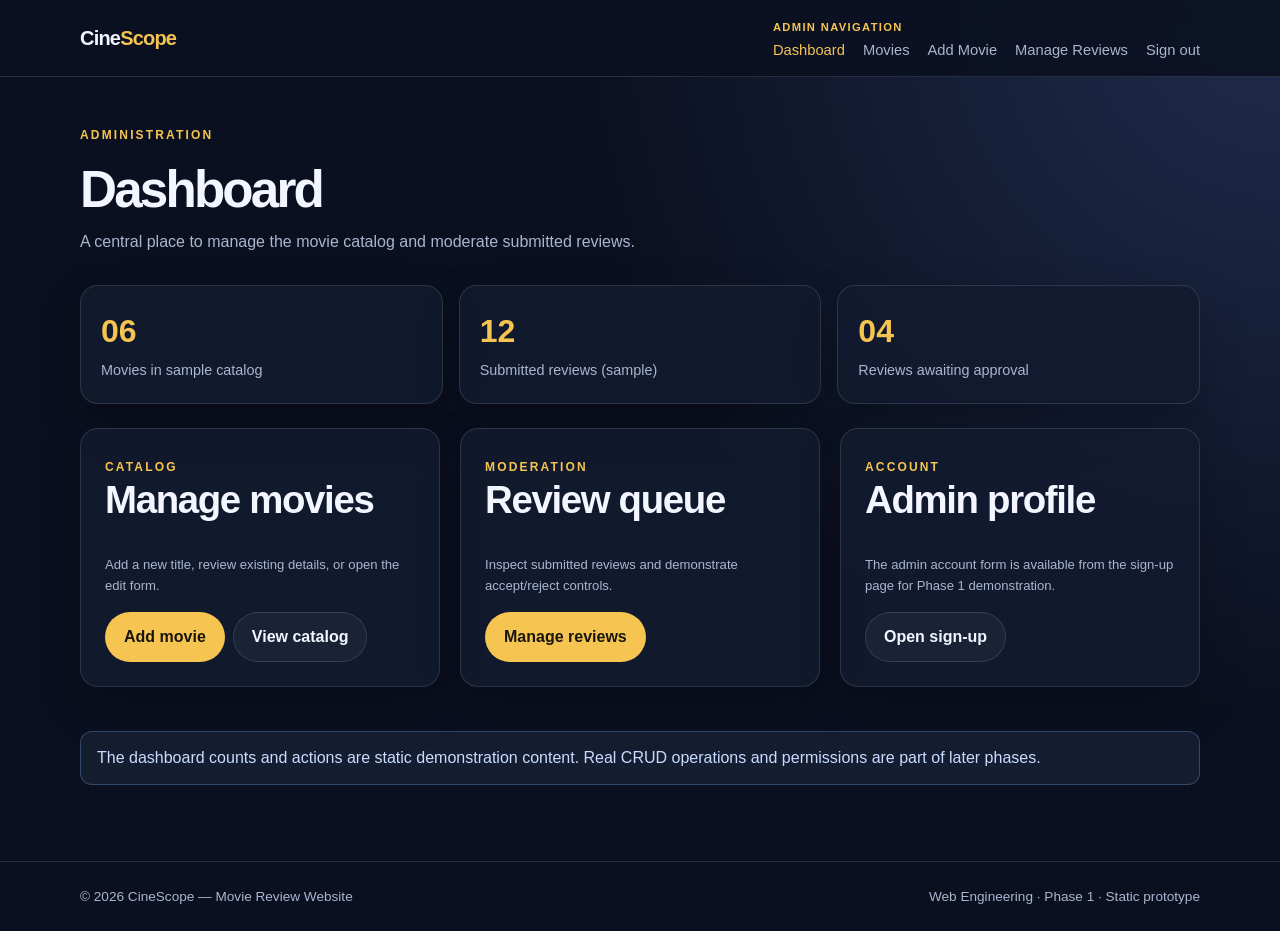
==== Pages/admin-dashboard.html @ 91571477 "initial commit" ====
<!DOCTYPE html>
<html lang="en">
<head>
  <meta charset="UTF-8">
  <meta name="viewport" content="width=device-width, initial-scale=1.0">
  <meta name="description" content="CineScope movie reviews and ratings">
  <title>Admin dashboard | CineScope</title>
  <link rel="stylesheet" href="../css/style.css">
</head>
<body>
<header class="site-header">
  <div class="container nav">
    <a class="brand" href="index.html">Cine<span>Scope</span></a>
    <nav aria-label="Admin navigation">
      <span class="nav-label">Admin navigation</span>
      <span class="nav-links"><a class="active" href="admin-dashboard.html">Dashboard</a><a class="" href="movies.html">Movies</a><a class="" href="add-movie.html">Add Movie</a><a class="" href="manage-reviews.html">Manage Reviews</a><a class="" href="index.html">Sign out</a></span>
    </nav>
  </div>
</header>
<main>

<section class="container page-title"><span class="eyebrow">Administration</span><h1>Dashboard</h1><p>A central place to manage the movie catalog and moderate submitted reviews.</p></section>
<section class="container section" style="padding-top:10px">
  <div class="stats">
    <div class="stat-card"><strong>06</strong><span>Movies in sample catalog</span></div>
    <div class="stat-card"><strong>12</strong><span>Submitted reviews (sample)</span></div>
    <div class="stat-card"><strong>04</strong><span>Reviews awaiting approval</span></div>
  </div>
  <div class="grid">
    <article class="panel"><span class="eyebrow">Catalog</span><h2>Manage movies</h2><p class="help">Add a new title, review existing details, or open the edit form.</p><div class="card-actions"><a class="btn btn-primary" href="add-movie.html">Add movie</a><a class="btn btn-secondary" href="movies.html">View catalog</a></div></article>
    <article class="panel"><span class="eyebrow">Moderation</span><h2>Review queue</h2><p class="help">Inspect submitted reviews and demonstrate accept/reject controls.</p><div class="card-actions"><a class="btn btn-primary" href="manage-reviews.html">Manage reviews</a></div></article>
    <article class="panel"><span class="eyebrow">Account</span><h2>Admin profile</h2><p class="help">The admin account form is available from the sign-up page for Phase 1 demonstration.</p><div class="card-actions"><a class="btn btn-secondary" href="signup.html">Open sign-up</a></div></article>
  </div>
  <div class="notice" style="margin-top:22px">The dashboard counts and actions are static demonstration content. Real CRUD operations and permissions are part of later phases.</div>
</section>

</main>
<footer>
  <div class="container footer-row">
    <span>© 2026 CineScope — Movie Review Website</span>
    <span>Web Engineering · Phase 1 · Static prototype</span>
  </div>
</footer>
</body>
</html>
---- css/style.css ----
:root {
  --bg: #0b1020;
  --panel: #131b2f;
  --panel-2: #1a2540;
  --text: #f3f6ff;
  --muted: #aab5d0;
  --accent: #f5c451;
  --accent-2: #ffdc83;
  --line: rgba(255,255,255,.12);
  --success: #67d6a3;
  --danger: #ff8585;
  --info: #87b8ff;
  --radius: 18px;
  --shadow: 0 18px 45px rgba(0,0,0,.22);
}
* { box-sizing: border-box; }
html { scroll-behavior: smooth; }
body {
  margin: 0; font-family: Arial, Helvetica, sans-serif; color: var(--text);
  background: radial-gradient(circle at top right, #202c4d 0, var(--bg) 45%);
  line-height: 1.6;
}
a { color: inherit; text-decoration: none; }
img { max-width: 100%; display: block; }
button, input, select, textarea { font: inherit; }
.container { width: min(1120px, calc(100% - 36px)); margin: 0 auto; }
.site-header { border-bottom: 1px solid var(--line); background: rgba(11,16,32,.88); position: sticky; top: 0; z-index: 10; backdrop-filter: blur(12px); }
.nav { min-height: 76px; display: flex; align-items: center; justify-content: space-between; gap: 18px; }
.brand { font-size: 1.25rem; font-weight: 800; letter-spacing: -.04em; }
.brand span { color: var(--accent); }
.nav-links { display: flex; align-items: center; gap: 18px; flex-wrap: wrap; }
.nav-links a { color: var(--muted); font-size: .92rem; }
.nav-links a:hover, .nav-links a.active { color: var(--accent); }
.nav-label { font-size: .7rem; color: var(--accent); text-transform: uppercase; letter-spacing: .12em; font-weight: 800; margin-right: 8px; }
.btn { display: inline-flex; align-items: center; justify-content: center; gap: 8px; border: 1px solid transparent; border-radius: 999px; padding: 11px 18px; font-weight: 700; cursor: pointer; transition: transform .18s, background .18s; }
.btn:hover { transform: translateY(-2px); }
.btn-primary { color: #19160d; background: var(--accent); }
.btn-primary:hover { background: var(--accent-2); }
.btn-secondary { border-color: var(--line); color: var(--text); background: rgba(255,255,255,.04); }
.btn-danger { background: rgba(255,133,133,.12); border-color: rgba(255,133,133,.35); color: #ffaaaa; }
.btn-small { padding: 7px 12px; font-size: .82rem; }
main { min-height: calc(100vh - 150px); }
.hero { padding: 74px 0 56px; display: grid; grid-template-columns: 1.2fr .8fr; gap: 38px; align-items: center; }
.eyebrow { color: var(--accent); text-transform: uppercase; font-size: .75rem; letter-spacing: .18em; font-weight: 800; }
h1, h2, h3 { line-height: 1.15; margin-top: 0; }
h1 { font-size: clamp(2.3rem, 5vw, 4.5rem); letter-spacing: -.055em; margin: 14px 0 18px; }
h2 { font-size: clamp(1.6rem, 3vw, 2.4rem); letter-spacing: -.035em; }
h3 { font-size: 1.1rem; }
.lead { color: var(--muted); font-size: 1.1rem; max-width: 650px; }
.hero-art { min-height: 340px; border-radius: 28px; padding: 24px; display: flex; align-items: end; background: linear-gradient(145deg, rgba(245,196,81,.85), rgba(117,77,173,.55) 48%, #16213b 90%); box-shadow: var(--shadow); overflow: hidden; }
.poster-stack { display: grid; grid-template-columns: repeat(3, 1fr); gap: 12px; width: 100%; transform: rotate(-5deg); }
.poster { aspect-ratio: 2 / 3; border-radius: 14px; padding: 12px; display: flex; align-items: end; font-weight: 800; box-shadow: 0 10px 24px rgba(0,0,0,.3); }
.poster:nth-child(1) { background: linear-gradient(150deg,#d95d39,#441e42 65%,#11172a); }
.poster:nth-child(2) { background: linear-gradient(150deg,#4c8e91,#18304a 60%,#11172a); transform: translateY(-25px); }
.poster:nth-child(3) { background: linear-gradient(150deg,#e6ae45,#7e3b47 60%,#11172a); }
.section { padding: 34px 0 58px; }
.section-head { display: flex; justify-content: space-between; align-items: end; gap: 20px; margin-bottom: 24px; }
.section-head p { color: var(--muted); margin: 0; }
.grid { display: grid; grid-template-columns: repeat(3, minmax(0,1fr)); gap: 20px; }
.movie-card, .panel, .form-card, .stat-card { background: rgba(19,27,47,.88); border: 1px solid var(--line); border-radius: var(--radius); box-shadow: var(--shadow); }
.movie-card { overflow: hidden; }
.movie-art { height: 190px; padding: 16px; display: flex; align-items: end; font-size: 1.5rem; font-weight: 900; letter-spacing: -.04em; }
.art-red { background: linear-gradient(140deg,#f07b56,#622b4f 65%,#131b2f); }
.art-blue { background: linear-gradient(140deg,#6cb7b8,#253c68 65%,#131b2f); }
.art-gold { background: linear-gradient(140deg,#f3c75e,#a34d46 65%,#131b2f); }
.art-purple { background: linear-gradient(140deg,#b08de3,#493c79 65%,#131b2f); }
.art-green { background: linear-gradient(140deg,#8bc79b,#245a56 65%,#131b2f); }
.art-slate { background: linear-gradient(140deg,#9ba9bc,#39445f 65%,#131b2f); }
.movie-body { padding: 18px; }
.movie-meta { display: flex; justify-content: space-between; align-items: center; gap: 10px; color: var(--muted); font-size: .84rem; }
.rating { color: var(--accent); font-weight: 800; }
.tag { display: inline-block; border: 1px solid var(--line); border-radius: 999px; padding: 4px 10px; color: var(--muted); font-size: .75rem; }
.status { display: inline-block; border-radius: 999px; padding: 4px 10px; font-size: .76rem; font-weight: 800; }
.status-pending { background: rgba(245,196,81,.14); color: var(--accent); }
.status-approved { background: rgba(103,214,163,.14); color: var(--success); }
.status-rejected { background: rgba(255,133,133,.14); color: var(--danger); }
.card-actions { display: flex; gap: 8px; flex-wrap: wrap; margin-top: 16px; }
.page-title { padding: 44px 0 20px; }
.page-title h1 { font-size: clamp(2rem, 4vw, 3.2rem); margin-bottom: 10px; }
.page-title p { color: var(--muted); margin: 0; }
.panel { padding: 24px; margin-bottom: 22px; }
.form-card { padding: clamp(22px, 4vw, 36px); width: min(680px, 100%); margin: 28px auto 58px; }
.form-card h1 { font-size: 2.2rem; }
.form-grid { display: grid; grid-template-columns: repeat(2, minmax(0,1fr)); gap: 16px; }
.field { display: flex; flex-direction: column; gap: 7px; margin-bottom: 16px; }
.field label { color: #e7ebf7; font-weight: 700; font-size: .9rem; }
.field small, .help { color: var(--muted); font-size: .82rem; }
input, select, textarea { width: 100%; color: var(--text); background: #0d1427; border: 1px solid #35405a; border-radius: 10px; padding: 12px 13px; outline: none; }
input:focus, select:focus, textarea:focus { border-color: var(--accent); box-shadow: 0 0 0 3px rgba(245,196,81,.12); }
textarea { min-height: 125px; resize: vertical; }
input[type="checkbox"], input[type="radio"] { width: auto; accent-color: var(--accent); }
.check-row { display: flex; gap: 10px; align-items: flex-start; color: var(--muted); font-size: .9rem; margin: 12px 0 20px; }
.form-note { border-left: 3px solid var(--accent); padding: 10px 14px; color: var(--muted); background: rgba(245,196,81,.06); font-size: .88rem; margin: 18px 0; }
.search-grid { display: grid; grid-template-columns: repeat(5, minmax(0,1fr)); gap: 12px; align-items: end; }
.search-grid .field { margin: 0; }
.search-actions { display: flex; gap: 10px; align-items: center; margin-top: 14px; }
.detail-layout { display: grid; grid-template-columns: .8fr 1.2fr; gap: 26px; align-items: start; }
.detail-poster { min-height: 440px; border-radius: 22px; display: flex; align-items: end; padding: 24px; font-size: 2.4rem; font-weight: 900; box-shadow: var(--shadow); }
.detail-list { display: grid; grid-template-columns: repeat(2, minmax(0,1fr)); gap: 14px; margin: 22px 0; }
.detail-item { background: rgba(255,255,255,.04); border: 1px solid var(--line); border-radius: 12px; padding: 12px; }
.detail-item small { display: block; color: var(--muted); }
.review { border-bottom: 1px solid var(--line); padding: 18px 0; }
.review:last-child { border-bottom: 0; }
.table-wrap { overflow-x: auto; }
table { width: 100%; border-collapse: collapse; min-width: 680px; }
th, td { text-align: left; padding: 14px 12px; border-bottom: 1px solid var(--line); vertical-align: top; }
th { color: var(--muted); font-size: .78rem; text-transform: uppercase; letter-spacing: .08em; }
td { font-size: .92rem; }
.stats { display: grid; grid-template-columns: repeat(3, minmax(0,1fr)); gap: 16px; margin-bottom: 24px; }
.stat-card { padding: 20px; }
.stat-card strong { display: block; font-size: 2rem; color: var(--accent); }
.stat-card span { color: var(--muted); font-size: .9rem; }
.empty-state { text-align: center; padding: 36px 20px; border: 1px dashed #47516a; border-radius: var(--radius); color: var(--muted); }
footer { border-top: 1px solid var(--line); padding: 24px 0; color: var(--muted); font-size: .85rem; }
.footer-row { display: flex; justify-content: space-between; gap: 14px; flex-wrap: wrap; }
.inline-link { color: var(--accent); text-decoration: underline; text-underline-offset: 3px; }
.notice { padding: 13px 16px; border: 1px solid rgba(135,184,255,.28); border-radius: 12px; color: #c9dcff; background: rgba(135,184,255,.08); margin-bottom: 18px; }
@media (max-width: 850px) {
  .hero, .detail-layout { grid-template-columns: 1fr; }
  .grid { grid-template-columns: repeat(2, minmax(0,1fr)); }
  .search-grid { grid-template-columns: repeat(2, minmax(0,1fr)); }
  .nav { align-items: flex-start; flex-direction: column; padding: 16px 0; }
}
@media (max-width: 560px) {
  .grid, .form-grid, .stats, .detail-list { grid-template-columns: 1fr; }
  .search-grid { grid-template-columns: 1fr; }
  .section-head { align-items: flex-start; flex-direction: column; }
  .hero { padding-top: 42px; }
  .hero-art { min-height: 250px; }
}
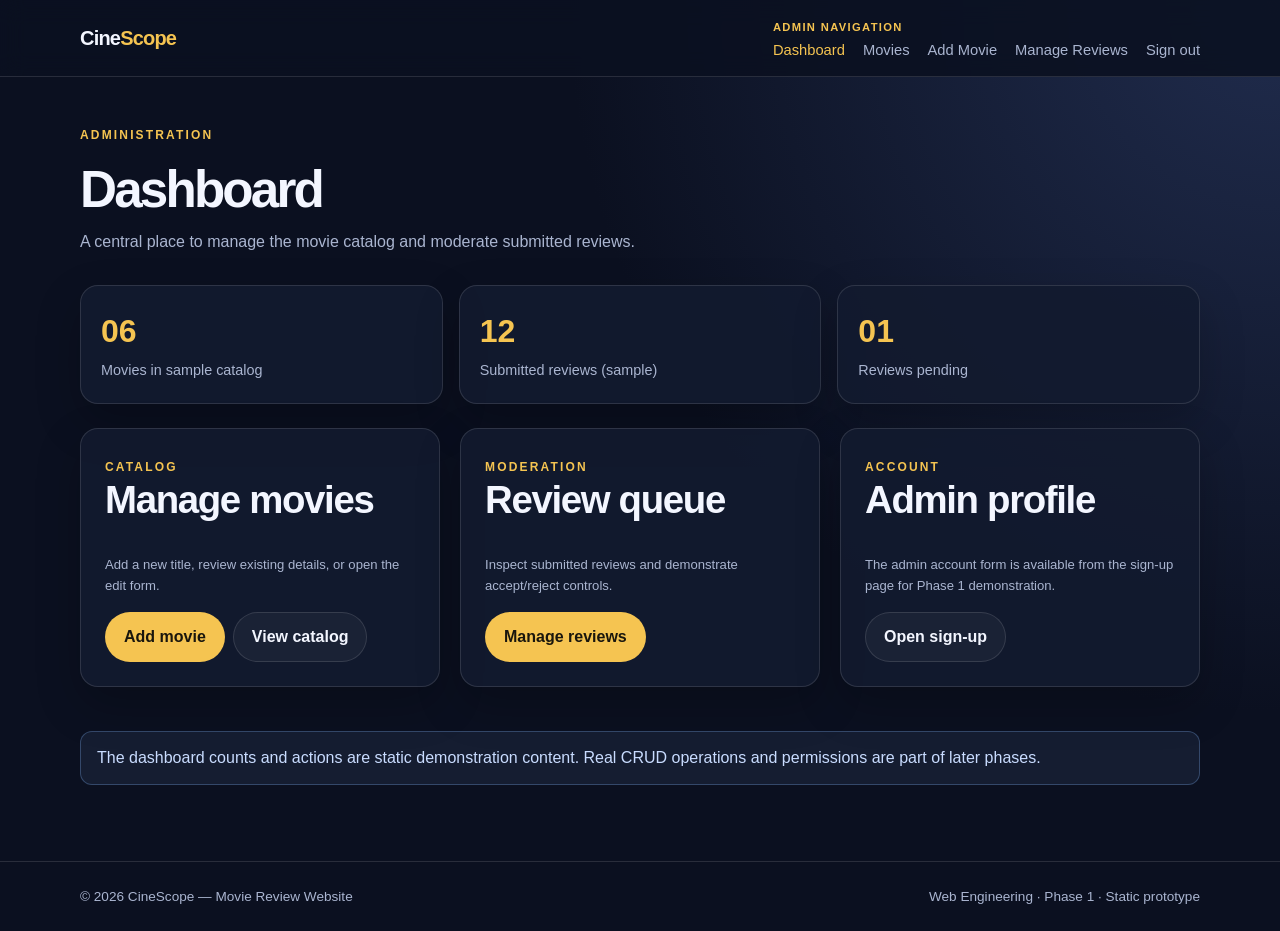
==== commit 519c9c6b: "edits on admin dashboard and edit movie and manage reviews and signup" ====
--- a/Pages/admin-dashboard.html
+++ b/Pages/admin-dashboard.html
@@ -24,7 +24,7 @@
   <div class="stats">
     <div class="stat-card"><strong>06</strong><span>Movies in sample catalog</span></div>
     <div class="stat-card"><strong>12</strong><span>Submitted reviews (sample)</span></div>
-    <div class="stat-card"><strong>04</strong><span>Reviews awaiting approval</span></div>
+    <div class="stat-card"><strong>01</strong><span>Reviews pending</span></div>
   </div>
   <div class="grid">
     <article class="panel"><span class="eyebrow">Catalog</span><h2>Manage movies</h2><p class="help">Add a new title, review existing details, or open the edit form.</p><div class="card-actions"><a class="btn btn-primary" href="add-movie.html">Add movie</a><a class="btn btn-secondary" href="movies.html">View catalog</a></div></article>
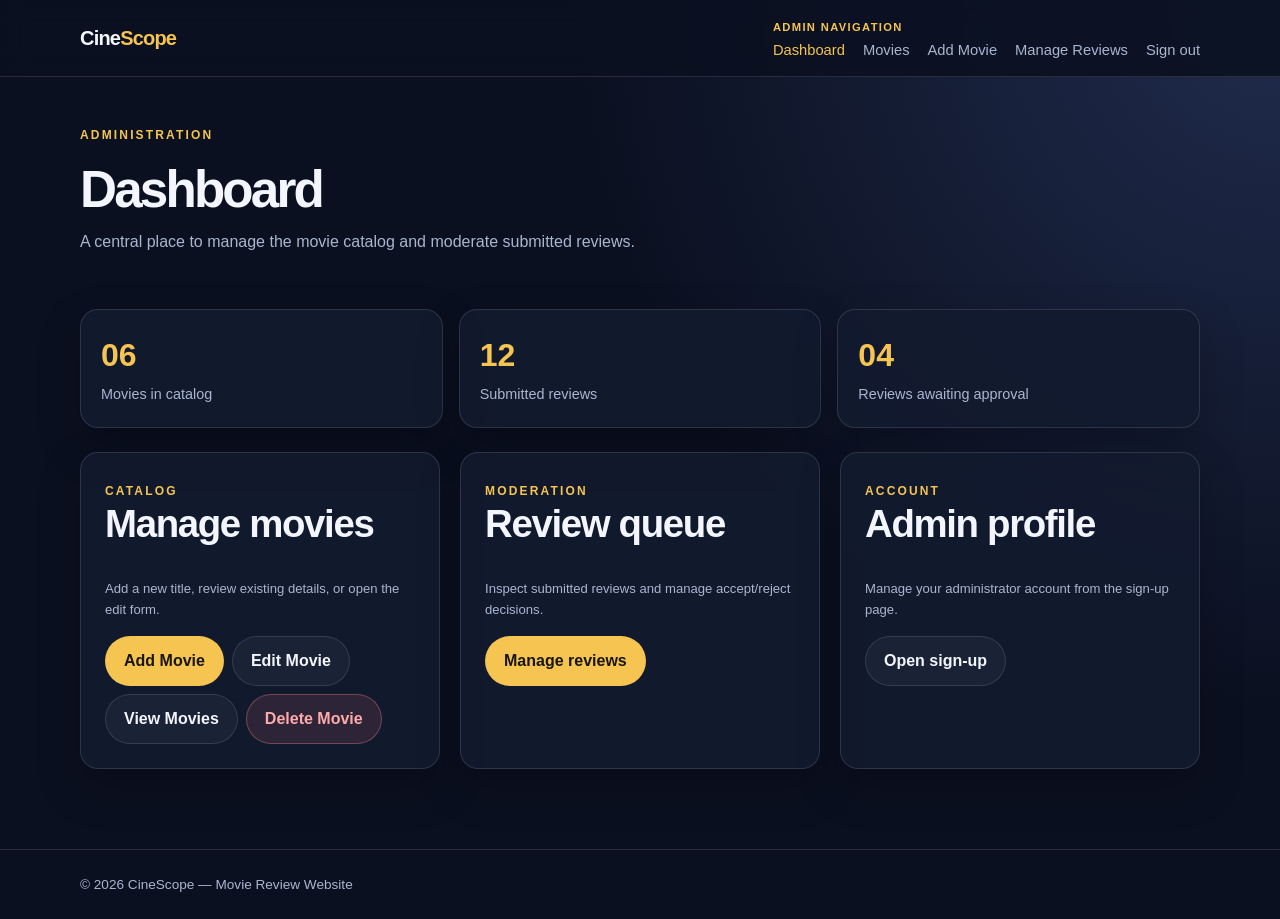
==== commit b3ef7248: "Update admin dashboard and movie pages" ====
--- a/Pages/admin-dashboard.html
+++ b/Pages/admin-dashboard.html
@@ -20,25 +20,28 @@
 <main>
 
 <section class="container page-title"><span class="eyebrow">Administration</span><h1>Dashboard</h1><p>A central place to manage the movie catalog and moderate submitted reviews.</p></section>
-<section class="container section" style="padding-top:10px">
+<section class="container section space-top-small">
   <div class="stats">
-    <div class="stat-card"><strong>06</strong><span>Movies in sample catalog</span></div>
-    <div class="stat-card"><strong>12</strong><span>Submitted reviews (sample)</span></div>
-    <div class="stat-card"><strong>01</strong><span>Reviews pending</span></div>
+    <div class="stat-card"><strong>06</strong><span>Movies in catalog</span></div>
+    <div class="stat-card"><strong>12</strong><span>Submitted reviews</span></div>
+    <div class="stat-card"><strong>04</strong><span>Reviews awaiting approval</span></div>
   </div>
   <div class="grid">
-    <article class="panel"><span class="eyebrow">Catalog</span><h2>Manage movies</h2><p class="help">Add a new title, review existing details, or open the edit form.</p><div class="card-actions"><a class="btn btn-primary" href="add-movie.html">Add movie</a><a class="btn btn-secondary" href="movies.html">View catalog</a></div></article>
-    <article class="panel"><span class="eyebrow">Moderation</span><h2>Review queue</h2><p class="help">Inspect submitted reviews and demonstrate accept/reject controls.</p><div class="card-actions"><a class="btn btn-primary" href="manage-reviews.html">Manage reviews</a></div></article>
-    <article class="panel"><span class="eyebrow">Account</span><h2>Admin profile</h2><p class="help">The admin account form is available from the sign-up page for Phase 1 demonstration.</p><div class="card-actions"><a class="btn btn-secondary" href="signup.html">Open sign-up</a></div></article>
+    <article class="panel"><span class="eyebrow">Catalog</span><h2>Manage movies</h2><p class="help">Add a new title, review existing details, or open the edit form.</p><div class="card-actions">
+      <a class="btn btn-primary" href="add-movie.html">Add Movie</a>
+      <a class="btn btn-secondary" href="edit-movie.html">Edit Movie</a>
+      <a class="btn btn-secondary" href="movies.html">View Movies</a>
+      <a class="btn btn-danger" href="edit-movie.html#delete-movie">Delete Movie</a>
+    </div></article>
+    <article class="panel"><span class="eyebrow">Moderation</span><h2>Review queue</h2><p class="help">Inspect submitted reviews and manage accept/reject decisions.</p><div class="card-actions"><a class="btn btn-primary" href="manage-reviews.html">Manage reviews</a></div></article>
+    <article class="panel"><span class="eyebrow">Account</span><h2>Admin profile</h2><p class="help">Manage your administrator account from the sign-up page.</p><div class="card-actions"><a class="btn btn-secondary" href="signup.html">Open sign-up</a></div></article>
   </div>
-  <div class="notice" style="margin-top:22px">The dashboard counts and actions are static demonstration content. Real CRUD operations and permissions are part of later phases.</div>
 </section>
 
 </main>
 <footer>
   <div class="container footer-row">
     <span>© 2026 CineScope — Movie Review Website</span>
-    <span>Web Engineering · Phase 1 · Static prototype</span>
   </div>
 </footer>
 </body>
